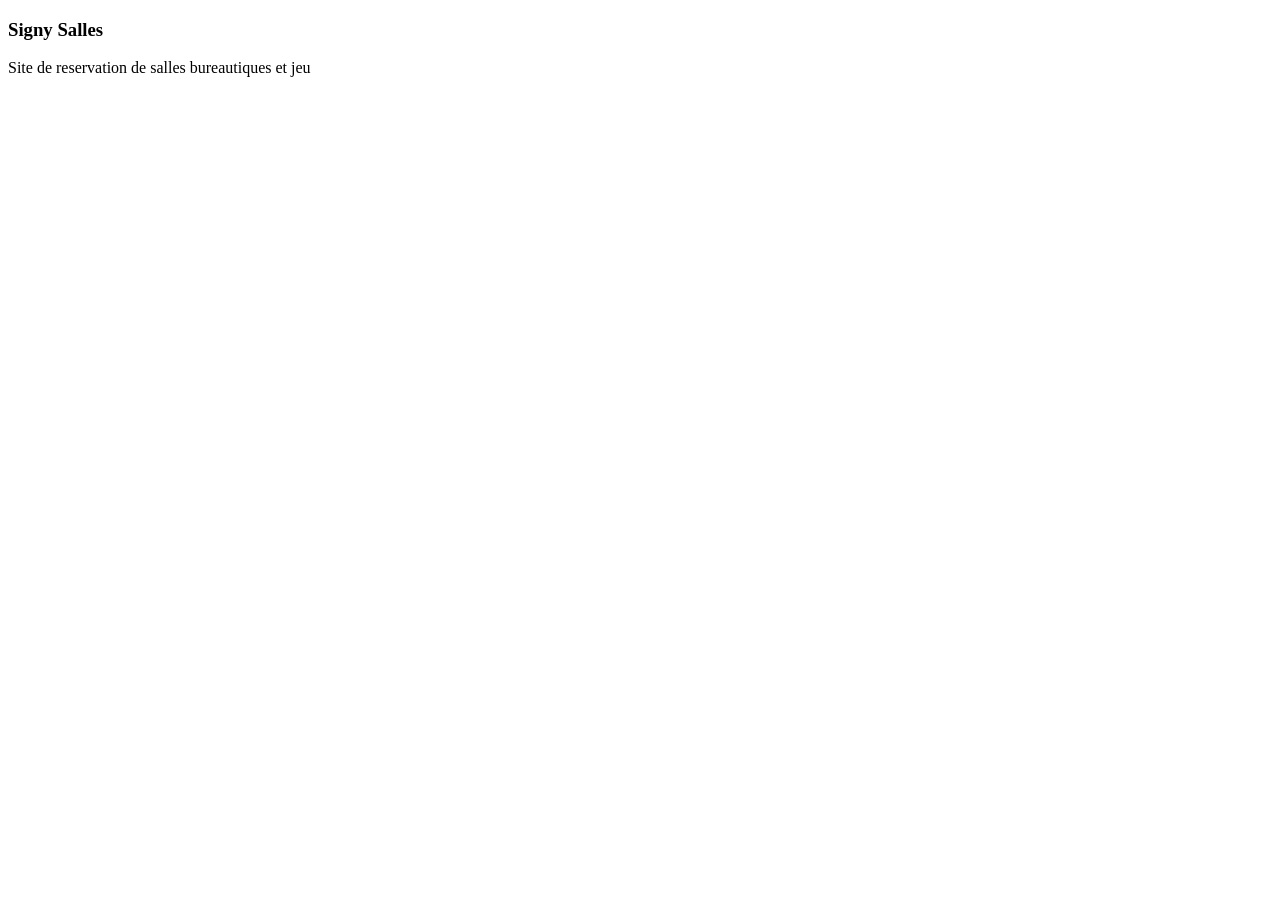
==== index.html @ 06874e87 "Ajout de l'index.html pour s'entrainer" ====
<!DOCTYPE html>
<html lang="en">
<head>
    <meta charset="UTF-8">
    <meta name="viewport" content="width=device-width, initial-scale=1.0">
    <title>Signy Salles</title>
</head>
<body>
    <header>
        <nav>
            <h3>Signy Salles</h3>
            <span>Site de reservation de salles bureautiques et jeu </span>
        </nav>
    </header>
    
</body>
</html>
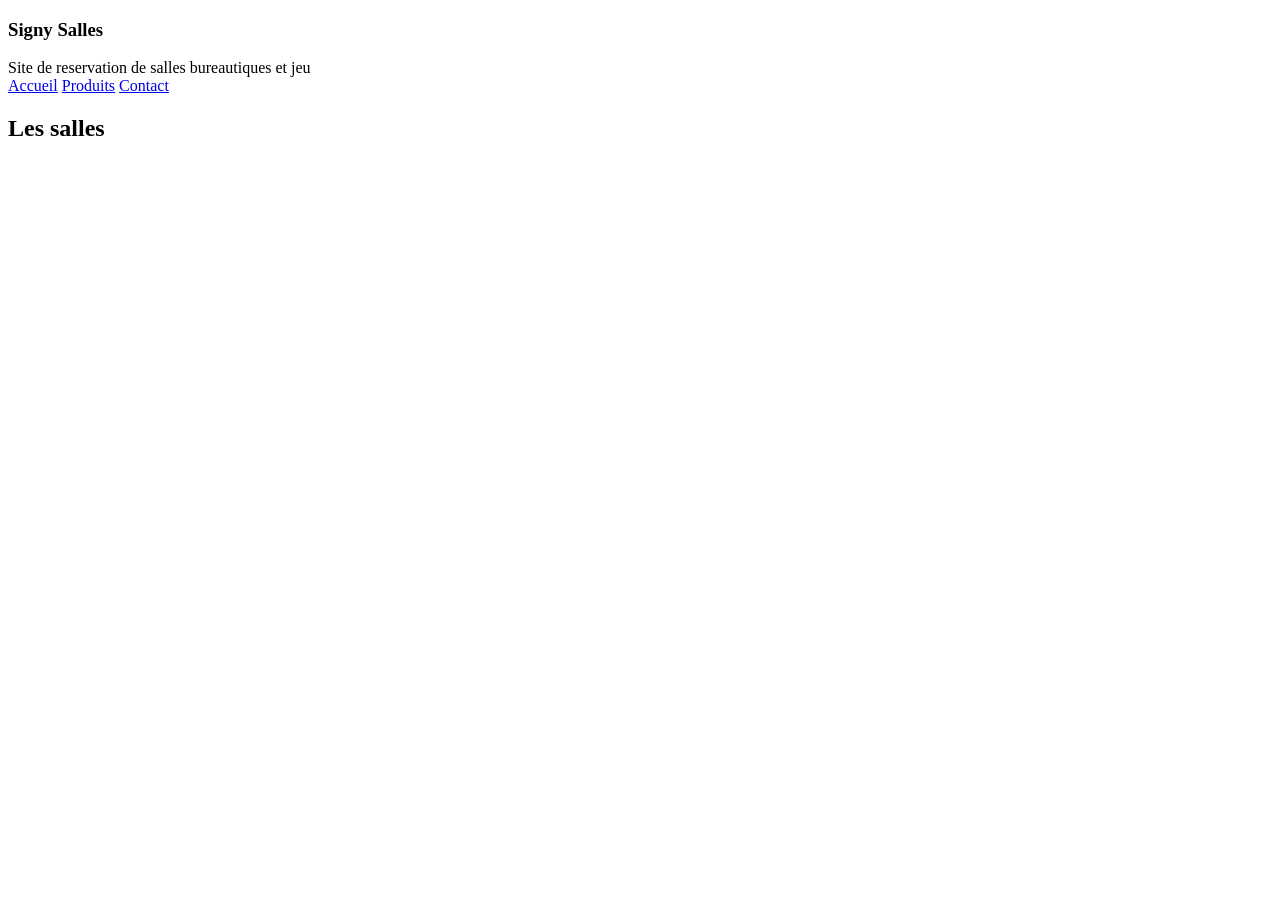
==== commit 1472dacb: "Ajout  d'un nouveau mode pour le css" ====
--- a/index.html
+++ b/index.html
@@ -4,14 +4,30 @@
     <meta charset="UTF-8">
     <meta name="viewport" content="width=device-width, initial-scale=1.0">
     <title>Signy Salles</title>
+    <link rel="stylesheet" href="style.css">
 </head>
 <body>
-    <header>
-        <nav>
-            <h3>Signy Salles</h3>
+    <header class ="header">
+        <div class="container">
+            <div class="logo_txt">
+                <h3>Signy Salles</h3>
             <span>Site de reservation de salles bureautiques et jeu </span>
+            </div>
+            
+            <nav class="nav-links">
+            <a href="#">Accueil</a>
+            <a href="#">Produits</a>
+            <a href="#">Contact</a>
         </nav>
+        </div>
     </header>
-    
+    <main>
+        <section>
+            <div class="container">
+                <h1>Les salles</h1>
+            </div>
+        </section>
+
+    </main>
 </body>
 </html>
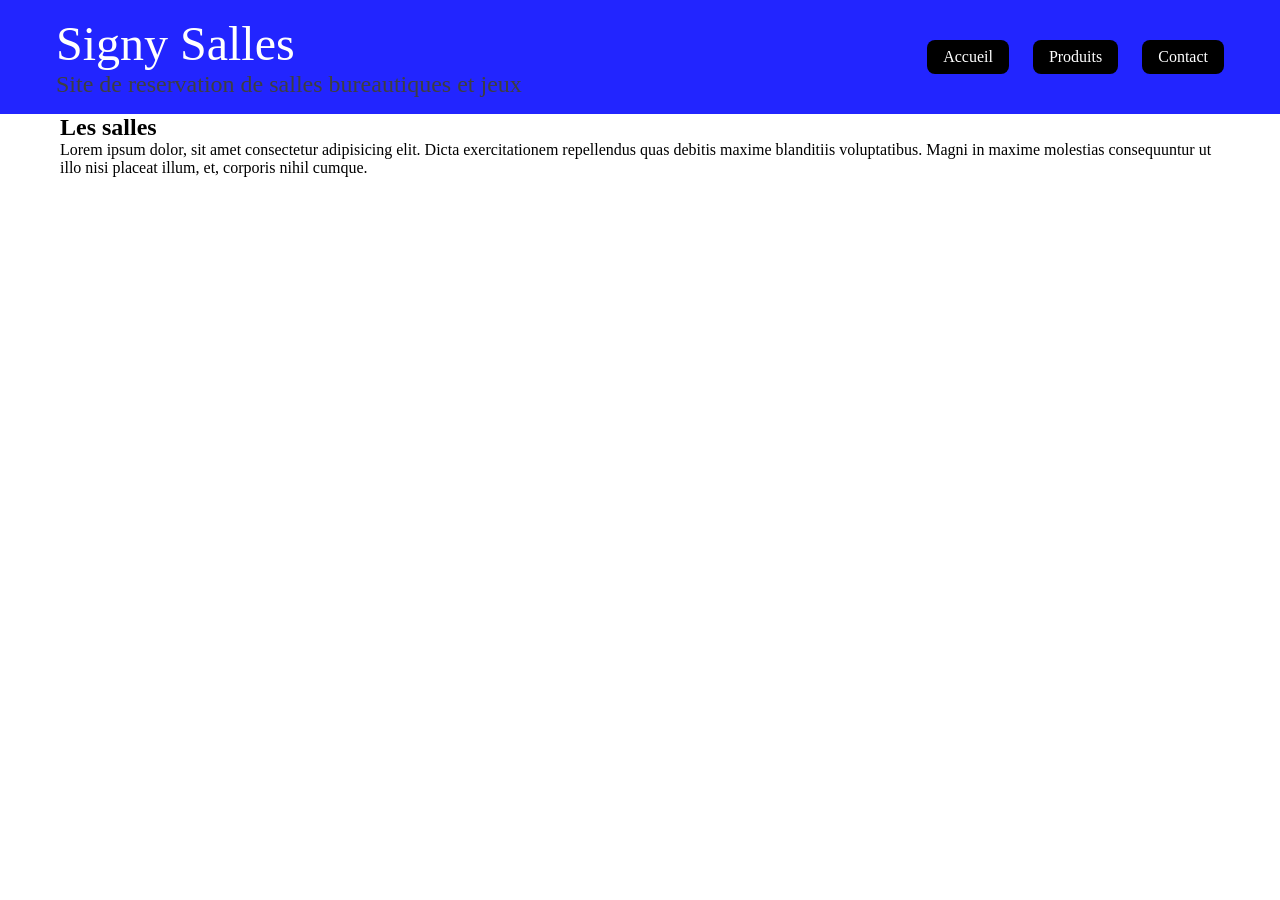
==== commit 30034865: "ajout de nouveau nom pour le style css" ====
--- a/index.html
+++ b/index.html
@@ -10,21 +10,22 @@
     <header class ="header">
         <div class="container">
             <div class="logo_txt">
-                <h3>Signy Salles</h3>
-            <span>Site de reservation de salles bureautiques et jeu </span>
+                <span class ="title">Signy Salles</span>
+                <span class="desc">Site de reservation de salles bureautiques et jeux </span>
             </div>
             
             <nav class="nav-links">
-            <a href="#">Accueil</a>
-            <a href="#">Produits</a>
-            <a href="#">Contact</a>
-        </nav>
+                <a href="#">Accueil</a>
+                <a href="#">Produits</a>
+                <a href="#">Contact</a>
+            </nav>
         </div>
     </header>
     <main>
         <section>
-            <div class="container">
+            <div class="container2">
                 <h1>Les salles</h1>
+                <p>Lorem ipsum dolor, sit amet consectetur adipisicing elit. Dicta exercitationem repellendus quas debitis maxime blanditiis voluptatibus. Magni in maxime molestias consequuntur ut illo nisi placeat illum, et, corporis nihil cumque.</p>
             </div>
         </section>
 
--- a/style.css
+++ b/style.css
@@ -0,0 +1,75 @@
+* {
+  box-sizing: border-box;
+  margin: 0; 
+  padding: 0;
+}
+
+.container {
+  max-width: 1200px;
+  margin: 0 auto; 
+  padding: 0 1rem;
+  gap: 0.5rem;
+}
+.container2 {
+  max-width: 1200px;
+  margin: 0 auto; 
+  padding: 0 20px;
+}
+.title
+{
+  
+  font-size: clamp(1.5rem , 5vw, 3rem)
+}
+.desc
+{
+  color: rgb(63, 63, 63);
+  font-size: clamp(1rem , 3vw, 1.5rem);
+}
+
+.header {
+  background: #2225ff;
+  color: white;
+  padding: 1rem 0; 
+}
+
+.header .container {
+  display: flex;
+  justify-content: space-between;
+  align-items: center; 
+  flex-wrap: wrap;
+}
+
+.logo_txt {
+  display: flex;
+  flex-direction: column;
+  
+}
+
+.nav-links {
+  display: flex;
+  gap: 1.5rem;
+}
+
+.nav-links a {
+  color: white;
+  text-decoration: none;
+  background-color: black;
+  height: fit-content;
+  width: fit-content;
+  padding: 0.5rem 1rem;
+  border-radius: 8px;
+
+  transition: all 1s ease-out;
+
+}
+
+.nav-links a:hover
+{
+  transform: translateY(-4px);
+}
+
+
+
+
+
+
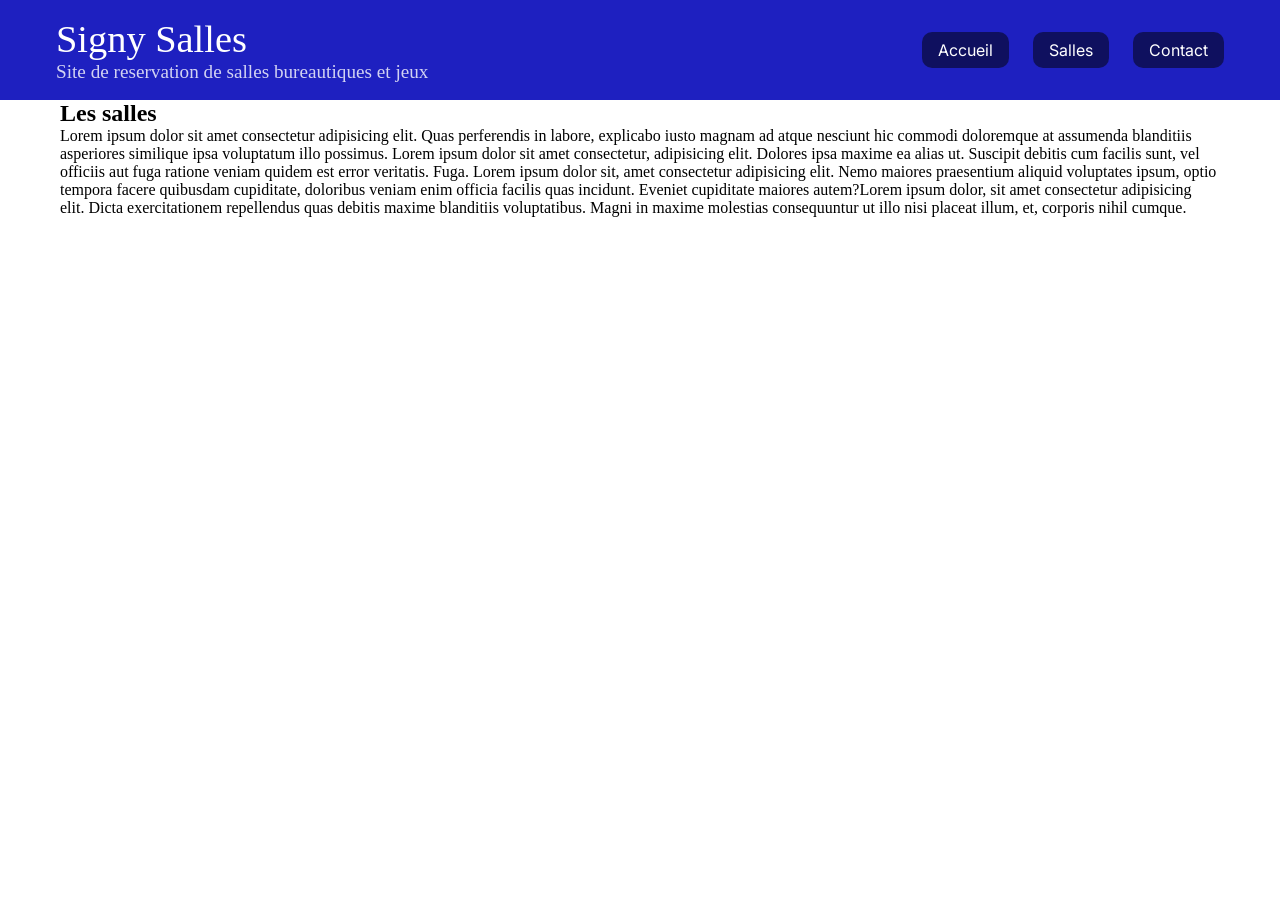
==== commit 5f428ec9: "Ajout d'un font" ====
--- a/index.html
+++ b/index.html
@@ -5,6 +5,7 @@
     <meta name="viewport" content="width=device-width, initial-scale=1.0">
     <title>Signy Salles</title>
     <link rel="stylesheet" href="style.css">
+    <link href="https://fonts.googleapis.com/css2?family=Inter:wght@400;600;700&display=swap" rel="stylesheet">
 </head>
 <body>
     <header class ="header">
@@ -16,7 +17,7 @@
             
             <nav class="nav-links">
                 <a href="#">Accueil</a>
-                <a href="#">Produits</a>
+                <a href="#">Salles</a>
                 <a href="#">Contact</a>
             </nav>
         </div>
@@ -25,7 +26,7 @@
         <section>
             <div class="container2">
                 <h1>Les salles</h1>
-                <p>Lorem ipsum dolor, sit amet consectetur adipisicing elit. Dicta exercitationem repellendus quas debitis maxime blanditiis voluptatibus. Magni in maxime molestias consequuntur ut illo nisi placeat illum, et, corporis nihil cumque.</p>
+                <p> Lorem ipsum dolor sit amet consectetur adipisicing elit. Quas perferendis in labore, explicabo iusto magnam ad atque nesciunt hic commodi doloremque at assumenda blanditiis asperiores similique ipsa voluptatum illo possimus. Lorem ipsum dolor sit amet consectetur, adipisicing elit. Dolores ipsa maxime ea alias ut. Suscipit debitis cum facilis sunt, vel officiis aut fuga ratione veniam quidem est error veritatis. Fuga. Lorem ipsum dolor sit, amet consectetur adipisicing elit. Nemo maiores praesentium aliquid voluptates ipsum, optio tempora facere quibusdam cupiditate, doloribus veniam enim officia facilis quas incidunt. Eveniet cupiditate maiores autem?Lorem ipsum dolor, sit amet consectetur adipisicing elit. Dicta exercitationem repellendus quas debitis maxime blanditiis voluptatibus. Magni in maxime molestias consequuntur ut illo nisi placeat illum, et, corporis nihil cumque.</p>
             </div>
         </section>
 
--- a/style.css
+++ b/style.css
@@ -17,19 +17,20 @@
 }
 .title
 {
-  
-  font-size: clamp(1.5rem , 5vw, 3rem)
+  font-size: clamp(1.5rem , 3vw, 3rem)
 }
 .desc
 {
-  color: rgb(63, 63, 63);
-  font-size: clamp(1rem , 3vw, 1.5rem);
+  color: rgb(255, 255, 255);
+  opacity: 0.8;
+  font-size: clamp(1rem , 1.5vw, 1.5rem);
 }
 
 .header {
-  background: #2225ff;
+  background: #1e20c0;
   color: white;
-  padding: 1rem 0; 
+  
+  padding: 1.05rem 0; 
 }
 
 .header .container {
@@ -46,30 +47,69 @@
 }
 
 .nav-links {
+  
   display: flex;
   gap: 1.5rem;
 }
 
 .nav-links a {
+  font-family: 'Inter', sans-serif;
   color: white;
   text-decoration: none;
-  background-color: black;
+  background-color: rgb(0 , 0, 0 , 0.5);
   height: fit-content;
   width: fit-content;
   padding: 0.5rem 1rem;
-  border-radius: 8px;
+  border-radius: 10px;
 
-  transition: all 1s ease-out;
+  transition: all 0.3s ease-out;
 
 }
 
 .nav-links a:hover
 {
   transform: translateY(-4px);
+  background-color: white;
+  color: black;
+}
+@media (max-width : 675px)
+{
+
+  .logo_txt
+  {
+    padding-bottom: 1rem;
+  }
+  .nav-links
+  {
+    background-color: rgb(255, 174, 0);
+    padding:3px;
+    display: flex;
+    width: 100%;
+    gap: 0.2rem;
+    border-radius: 5px;
+    border: 1px white solid;
+    backdrop-filter: blur(10px);
+
+  }
+  
+  .nav-links a{
+    transition: none;
+    width: 100%;
+    border-radius: 5px;
+   
+    background-color: white;
+    text-align: center;
+    color: black;
+
+  }
+
+  .nav-links a:hover
+  {
+    transform: translateY(0px);
+  }
 }
 
 
 
 
 
-
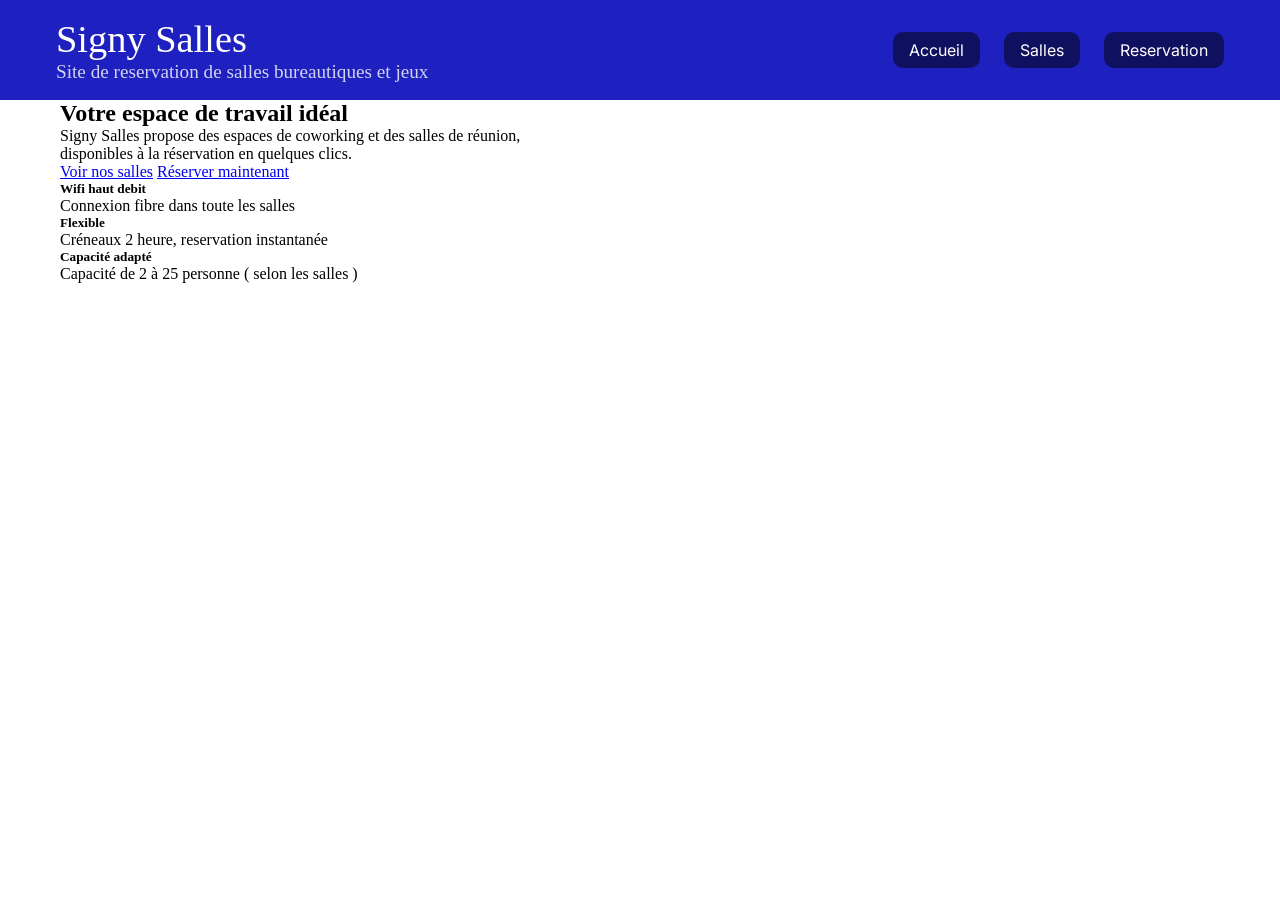
==== commit 324f8004: "Ajout de plusieur branche" ====
--- a/index.html
+++ b/index.html
@@ -11,22 +11,53 @@
     <header class ="header">
         <div class="container">
             <div class="logo_txt">
-                <span class ="title">Signy Salles</span>
+                <span class ="title">Signy <span class="blue">Salles</span></span>
                 <span class="desc">Site de reservation de salles bureautiques et jeux </span>
             </div>
             
             <nav class="nav-links">
                 <a href="#">Accueil</a>
                 <a href="#">Salles</a>
-                <a href="#">Contact</a>
+                <a href="#">Reservation</a>
             </nav>
         </div>
     </header>
     <main>
         <section>
             <div class="container2">
-                <h1>Les salles</h1>
-                <p> Lorem ipsum dolor sit amet consectetur adipisicing elit. Quas perferendis in labore, explicabo iusto magnam ad atque nesciunt hic commodi doloremque at assumenda blanditiis asperiores similique ipsa voluptatum illo possimus. Lorem ipsum dolor sit amet consectetur, adipisicing elit. Dolores ipsa maxime ea alias ut. Suscipit debitis cum facilis sunt, vel officiis aut fuga ratione veniam quidem est error veritatis. Fuga. Lorem ipsum dolor sit, amet consectetur adipisicing elit. Nemo maiores praesentium aliquid voluptates ipsum, optio tempora facere quibusdam cupiditate, doloribus veniam enim officia facilis quas incidunt. Eveniet cupiditate maiores autem?Lorem ipsum dolor, sit amet consectetur adipisicing elit. Dicta exercitationem repellendus quas debitis maxime blanditiis voluptatibus. Magni in maxime molestias consequuntur ut illo nisi placeat illum, et, corporis nihil cumque.</p>
+            
+                <divc class="father">
+                    <div class = "jesaispas">
+                        <h1>Votre espace de travail <span class="blue">idéal</span></h1>
+                        <p>Signy Salles propose des espaces de coworking et des salles de réunion,<br> disponibles à la réservation en quelques clics.</p>
+                        
+                        <div class = "voir_reserve">
+                            <a href="#">Voir nos salles</a>
+                            <a href="#">Réserver maintenant</a>
+                        </div>
+                    </div>
+
+                    <div class = "presentation">
+                        <div class="just">
+                            <h5>Wifi haut debit</h5>
+                            <p> Connexion fibre dans toute les salles</p>
+                        </div>
+                        <div class="just">
+                            <h5>Flexible</h5>
+                            <p> Créneaux 2 heure, reservation instantanée</p>
+                        </div>
+                        <div class="just">
+                            <h5>Capacité adapté</h5>
+                            <p>Capacité de 2 à 25 personne ( selon les salles )</p>
+                        </div>
+
+                    </div>
+                </div>
+
+            </div>
+
+            <div class="container3">
+
             </div>
         </section>
 
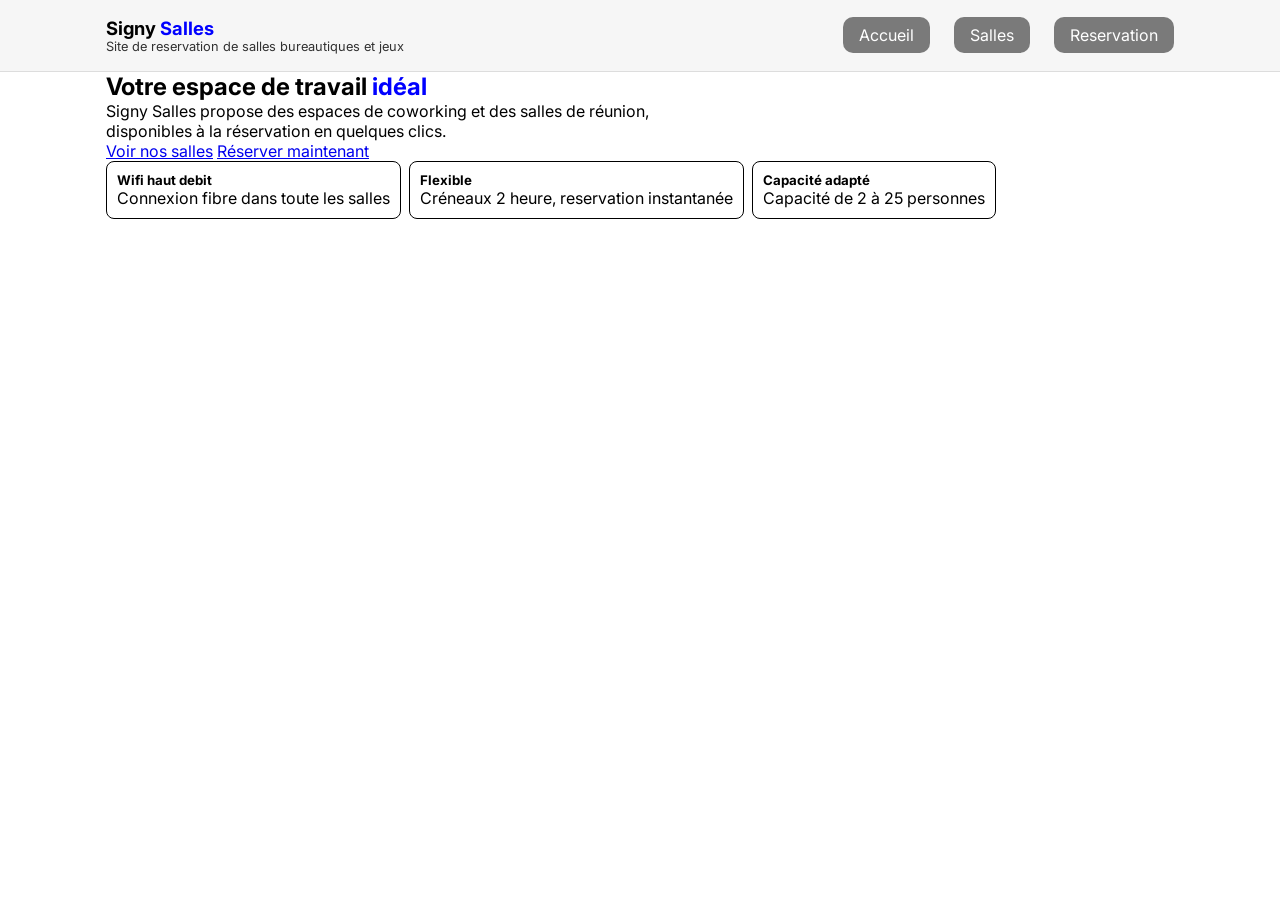
==== commit 243ac215: "Ajout de + de contenu" ====
--- a/index.html
+++ b/index.html
@@ -23,17 +23,18 @@
         </div>
     </header>
     <main>
-        <section>
+        <section class="hero_1">
             <div class="container2">
-            
-                <divc class="father">
-                    <div class = "jesaispas">
-                        <h1>Votre espace de travail <span class="blue">idéal</span></h1>
-                        <p>Signy Salles propose des espaces de coworking et des salles de réunion,<br> disponibles à la réservation en quelques clics.</p>
+                <div class="father">
+                    <div class = "jesaispas1">
+                        <div class ="titre_presentation">
+                            <h1>Votre espace de travail <span class="blue">idéal</span></h1>
+                            <p>Signy Salles propose des espaces de coworking et des salles de réunion,<br> disponibles à la réservation en quelques clics.</p>
+                        </div>
                         
                         <div class = "voir_reserve">
-                            <a href="#">Voir nos salles</a>
-                            <a href="#">Réserver maintenant</a>
+                            <a href="#" class="voir1">Voir nos salles</a>
+                            <a href="#" class="voir2">Réserver maintenant</a>
                         </div>
                     </div>
 
@@ -48,15 +49,11 @@
                         </div>
                         <div class="just">
                             <h5>Capacité adapté</h5>
-                            <p>Capacité de 2 à 25 personne ( selon les salles )</p>
+                            <p>Capacité de 2 à 25 personnes</p>
                         </div>
 
                     </div>
                 </div>
-
-            </div>
-
-            <div class="container3">
 
             </div>
         </section>
--- a/style.css
+++ b/style.css
@@ -2,34 +2,70 @@
   box-sizing: border-box;
   margin: 0; 
   padding: 0;
+  font-family: 'Inter', sans-serif;
 }
 
+
+
 .container {
-  max-width: 1200px;
+
+  max-width: 1100px;
   margin: 0 auto; 
   padding: 0 1rem;
   gap: 0.5rem;
+ 
 }
 .container2 {
-  max-width: 1200px;
+  max-width: 1100px;
   margin: 0 auto; 
-  padding: 0 20px;
+  padding: 0 1rem;
+  
 }
+
+.jesaispas
+{
+  background-color: aliceblue;
+}
+.father
+{
+  
+}
+
+.just
+{
+  border: 1px black solid;
+  padding: 10px;
+  border-radius: 8px;
+
+}
+
 .title
 {
-  font-size: clamp(1.5rem , 3vw, 3rem)
+  font-size: clamp(1.15rem , 1vw, 1.5rem);
+  font-weight: 700;
 }
 .desc
 {
-  color: rgb(255, 255, 255);
+  color: rgb(0, 0, 0);
   opacity: 0.8;
-  font-size: clamp(1rem , 1.5vw, 1.5rem);
+  font-size: small;
+  font-size: clamp(0.7rem , 1vw, 1rem);
+}
+
+.blue
+{
+  color: blue;
 }
 
 .header {
-  background: #1e20c0;
-  color: white;
   
+  border-bottom: 1px solid rgba(0,0,0,0.1);
+  color: rgb(0, 0, 0);
+  position: sticky;
+  top: 0;
+  z-index: 1000;
+  background: rgba(243, 243, 243, 0.7); 
+  backdrop-filter: blur(8px);
   padding: 1.05rem 0; 
 }
 
@@ -43,7 +79,14 @@
 .logo_txt {
   display: flex;
   flex-direction: column;
+  flex-wrap: wrap;
   
+}
+.presentation
+{
+  display: flex;
+  gap: 0.5rem;
+
 }
 
 .nav-links {
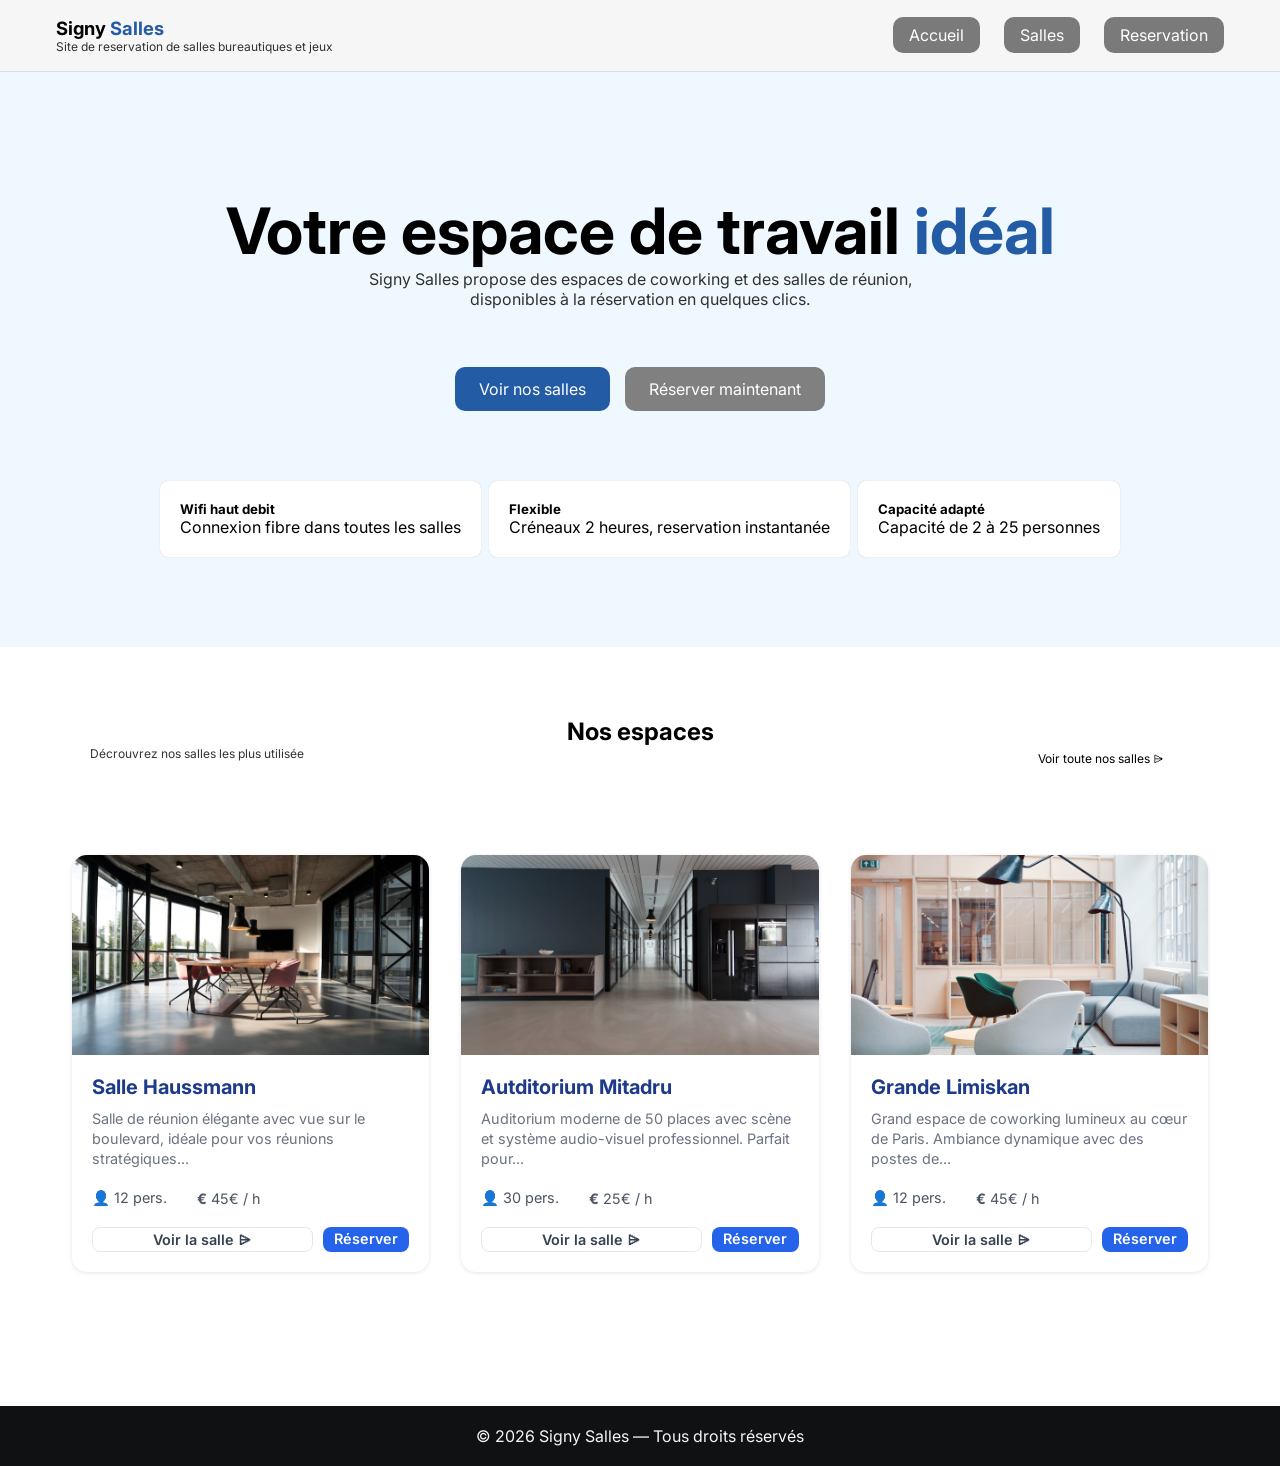
==== commit d549688f: "Finition de la page html pour le transformer en php et du style" ====
--- a/index.html
+++ b/index.html
@@ -41,11 +41,11 @@
                     <div class = "presentation">
                         <div class="just">
                             <h5>Wifi haut debit</h5>
-                            <p> Connexion fibre dans toute les salles</p>
+                            <p> Connexion fibre dans toutes les salles</p>
                         </div>
                         <div class="just">
                             <h5>Flexible</h5>
-                            <p> Créneaux 2 heure, reservation instantanée</p>
+                            <p> Créneaux 2 heures, reservation instantanée</p>
                         </div>
                         <div class="just">
                             <h5>Capacité adapté</h5>
@@ -57,7 +57,84 @@
 
             </div>
         </section>
+        <section class="hero_body">
+            <div class="container3">
+                <h1 style="text-align: center;">Nos espaces</h1>
+                <div class = "first_bar">
+                    <p class="desc">Décrouvrez nos salles les plus utilisée</p>
+                    <a href="#" class="jsp"> Voir toute nos salles ⩥ </a>                   
+                </div>
+                <div class="grid-grille">
+                    <div class="card">
+                        <div class="image-container">
+                            <img src="Img/Simple-image.jpg" alt="Salle Haussmann">
+                        </div>
 
+                        <div class="contenu">
+                            <h4>Salle Haussmann</h4>
+                            <p class="desc-texte">Salle de réunion élégante avec vue sur le boulevard, idéale pour vos réunions stratégiques...</p>
+                            
+                            <div class="infos-ligne">
+                                <p class="info-item">👤 12 pers.</p>
+                                <p class="info-prix"><strong>€</strong> 45€ / h</p>
+                            </div>
+
+                            <div class="actions">
+                                <a href="#" class="btn-voir">Voir la salle ⩥</a>
+                                <a href="#" class="btn-reserver">Réserver</a>
+                            </div>
+                        </div>
+                    </div>
+
+
+                    <div class="card">
+                        <div class="image-container">
+                            <img src="Img/Simple-Image2.jpg" alt="Photo de bureau">
+                        </div>
+
+                        <div class="contenu">
+                            <h4>Autditorium Mitadru</h4>
+                            <p class="desc-texte">Auditorium moderne de 50 places avec scène et système audio-visuel professionnel. Parfait pour...</p>
+                            
+                            <div class="infos-ligne">
+                                <p class="info-item">👤 30 pers.</p>
+                                <p class="info-prix"><strong>€</strong> 25€ / h</p>
+                            </div>
+
+                            <div class="actions">
+                                <a href="#" class="btn-voir">Voir la salle ⩥</a>
+                                <a href="#" class="btn-reserver">Réserver</a>
+                            </div>
+                        </div>
+                    </div>
+
+
+                    <div class="card">
+                        <div class="image-container">
+                            <img src="Img/Simple-Image3.jpg" alt="Salle Haussmann">
+                        </div>
+
+                        <div class="contenu">
+                            <h4>Grande  Limiskan</h4>
+                            <p class="desc-texte">Grand espace de coworking lumineux au cœur de Paris. Ambiance dynamique avec des postes de...</p>
+                            
+                            <div class="infos-ligne">
+                                <p class="info-item">👤 12 pers.</p>
+                                <p class="info-prix"><strong>€</strong> 45€ / h</p>
+                            </div>
+
+                            <div class="actions">
+                                <a href="#" class="btn-voir">Voir la salle ⩥</a>
+                                <a href="#" class="btn-reserver">Réserver</a>
+                            </div>
+                        </div>
+                    </div>
+                </div> 
+            </div>
+        </section>
     </main>
+    <footer>
+        <p class = "copyright "> © 2026 Signy Salles — Tous droits réservés</p>
+    </footer>
 </body>
 </html>
--- a/style.css
+++ b/style.css
@@ -1,158 +1,367 @@
+/* --- RESET & BASE --- */
 * {
   box-sizing: border-box;
-  margin: 0; 
+  margin: 0;
   padding: 0;
   font-family: 'Inter', sans-serif;
 }
 
-
-
+.blue {
+  color:hsl(214 ,65%  ,39%);
+}
+
+/* --- LAYOUT --- */
 .container {
-
-  max-width: 1100px;
-  margin: 0 auto; 
+  max-width: 1200px;
+  margin: 0 auto;
   padding: 0 1rem;
   gap: 0.5rem;
- 
-}
+}
+
 .container2 {
-  max-width: 1100px;
-  margin: 0 auto; 
-  padding: 0 1rem;
+  max-width: 1200px;
+  margin: 0 auto;
+  padding: 70px 0;
   
-}
-
-.jesaispas
-{
-  background-color: aliceblue;
-}
-.father
-{
-  
-}
-
-.just
-{
-  border: 1px black solid;
-  padding: 10px;
-  border-radius: 8px;
-
-}
-
-.title
-{
-  font-size: clamp(1.15rem , 1vw, 1.5rem);
-  font-weight: 700;
-}
-.desc
-{
-  color: rgb(0, 0, 0);
-  opacity: 0.8;
-  font-size: small;
-  font-size: clamp(0.7rem , 1vw, 1rem);
-}
-
-.blue
-{
-  color: blue;
-}
-
+  display: flex;
+  justify-content: center;
+}
+
+.container3
+{
+  max-width: 1200px;
+  margin: 0 auto;
+  padding: 70px 0;
+}
+
+/* --- HEADER --- */
 .header {
-  
-  border-bottom: 1px solid rgba(0,0,0,0.1);
-  color: rgb(0, 0, 0);
   position: sticky;
   top: 0;
   z-index: 1000;
-  background: rgba(243, 243, 243, 0.7); 
+  padding: 1.05rem 0;
+  background: rgba(243, 243, 243, 0.7);
   backdrop-filter: blur(8px);
-  padding: 1.05rem 0; 
+  border-bottom: 1px solid rgba(0, 0, 0, 0.1);
+  color: rgb(0, 0, 0);
 }
 
 .header .container {
   display: flex;
   justify-content: space-between;
-  align-items: center; 
+  align-items: center;
   flex-wrap: wrap;
 }
 
 .logo_txt {
   display: flex;
   flex-direction: column;
-  flex-wrap: wrap;
-  
-}
-.presentation
-{
-  display: flex;
-  gap: 0.5rem;
-
-}
-
+}
+
+.title {
+  font-size: clamp(1.15rem, 1.30vw, 1.5rem);
+  font-weight: 700;
+}
+
+.desc {
+  font-size: clamp(0.75rem, 0.90vw, 1rem);
+  color: rgb(0, 0, 0);
+  opacity: 0.8;
+}
+
+/* --- NAVIGATION --- */
 .nav-links {
-  
   display: flex;
   gap: 1.5rem;
 }
 
 .nav-links a {
-  font-family: 'Inter', sans-serif;
+  text-decoration: none;
   color: white;
-  text-decoration: none;
-  background-color: rgb(0 , 0, 0 , 0.5);
-  height: fit-content;
-  width: fit-content;
+  background-color: rgba(0, 0, 0, 0.5);
   padding: 0.5rem 1rem;
   border-radius: 10px;
-
   transition: all 0.3s ease-out;
-
-}
-
-.nav-links a:hover
-{
+}
+
+.nav-links a:hover {
   transform: translateY(-4px);
   background-color: white;
   color: black;
 }
-@media (max-width : 675px)
-{
-
-  .logo_txt
+
+/* --- HERO SECTION --- */
+.hero_1 {
+  background-color: aliceblue;
+}
+
+.father {
+  width: 100%;
+  display: flex;
+  flex-direction: column;
+  align-items: center;
+}
+
+.jesaispas1 {
+  width: 100%;
+  padding: 50px;
+  display: flex;
+  flex-direction: column;
+  align-items: center;
+  text-align: center;
+  gap: 3rem;
+}
+
+.titre_presentation h1 {
+  font-size: 4rem;
+}
+
+.titre_presentation p {
+  color: black;
+  opacity: 0.8;
+}
+
+/* --- BUTTONS --- */
+.voir_reserve {
+  display: flex;
+  gap: 15px;
+  margin-top: 10px;
+}
+
+.voir_reserve a {
+  display: inline-block;
+  text-decoration: none;
+  color: white;
+  padding: 12px 24px;
+  border-radius: 10px;
+  transition: all 0.3s ease-out;
+  white-space: nowrap;
+ 
+
+}
+.voir_reserve a:hover
+{
+  transform: translateY(-4px);
+}
+
+.voir1 {
+   background-color: hsl(214 ,65%  ,39%)
+ }
+.voir2 { 
+  background-color: gray; 
+}
+
+.voir2:hover 
+{
+  background-color: white;
+  color: black;
+}
+.voir1:hover
+{
+  background-color: rgb(77, 77, 250);
+}
+
+
+/* BODY HERO SECTION */
+.first_bar
+{
+  display: flex;
+  justify-content: space-between;
+  flex-wrap: wrap;
+  padding-left: 50px;
+  padding-right: 55px;
+  padding-bottom: 20px;
+}
+
+.grid-grille
+{
+  display: grid; 
+  grid-template-columns: repeat(auto-fit, minmax(280px, 1fr)); 
+  gap: 2rem; 
+  padding: 4rem 2rem; 
+  max-width: 1200px; 
+  margin: 0 auto; 
+}
+.jsp
+{
+  font-size: clamp(0.75rem, 0.90vw, 1rem);
+
+  text-decoration: none;
+  border-radius: 10px;
+  padding-left: 20px;
+  padding-right: 20px;
+  padding-bottom: 5px;
+  padding-top: 5px;
+
+  color: black;
+}
+
+
+.jsp:hover
+{
+  color: white;
+  background-color:hsl(214 ,65%  ,39%);
+}
+
+/* --- CARDS DES SALES ---*/
+
+
+/* La Carte */
+.card {
+    max-width: 380px;
+    background: white;
+    border-radius: 15px; 
+    overflow: hidden;
+    box-shadow: 0 1px 4px rgba(0, 0, 0, 0.1); 
+    font-family: sans-serif;
+    transition: all 100ms linear;
+}
+
+
+.image-container {
+    position: relative;
+    height: 200px;
+}
+
+.image-container img {
+    width: 100%;
+    height: 100%;
+    object-fit: cover; 
+}
+
+
+.contenu {
+    padding: 20px;
+}
+
+.contenu h4 {
+    margin: 0 0 10px 0;
+    color: #1e3a8a;
+    font-size: 1.25rem;
+}
+
+.desc-texte {
+    font-size: 0.9rem;
+    color: #6b7280;
+    line-height: 1.4;
+    margin-bottom: 20px;
+}
+
+
+.infos-ligne {
+    display: flex;
+    justify-content: flex-start;
+    gap: 30px; 
+    margin-bottom: 20px;
+    align-items: center;
+}
+
+.info-item, .info-prix {
+    margin: 0;
+    font-size: 0.9rem;
+    color: #4b5563;
+}
+
+
+.actions {
+    display: flex;
+    gap: 10px;
+}
+
+.actions a {
+    text-decoration: none;
+    padding: 3px 10px;
+    border-radius: 8px;
+    font-size: 0.9rem;
+    font-weight: 600;
+    text-align: center;
+    transition: 0.2s;
+}
+
+.btn-voir {
+    flex: 3;
+    border: 1px solid #e5e7eb;
+    color: #374151;
+    font-size: clamp(30rem,1.30vw,1rem);
+}
+
+.btn-reserver {
+    flex: 1;
+    background: #2563eb;
+    color: white;
+}
+.card:hover
+{
+  box-shadow: 0 10px 25px rgba(0, 0, 0, 0.1); 
+}
+
+.btn-reserver:hover {
+    background: #1d4ed8;
+}
+
+
+/* --- © COPYRIGHT---*/
+
+.copyright
+{
+  background-color: #0f1113;
+  color: whitesmoke;
+  padding: 20px;
+  text-align: center;
+}
+
+/* --- CARDS (PRESENTATION) --- */
+.presentation {
+  display: flex;
+  gap: 0.5rem;
+  justify-content: center;
+  padding: 20px;
+}
+
+.just {
+  background-color: rgb(255, 255, 255);
+  padding: 20px;
+  border-radius: 8px;
+  box-shadow: 0px 0px 1px rgb(182, 182, 182);
+  transition: all 0.2s ease-in-out;
+}
+
+.just:hover{
+  transform: translateY(-4px);
+}
+
+/* --- RESPONSIVE --- */
+@media (max-width: 675px) {
+  .nav-links {
+    width: 100%;
+    
+  }
+
+  .nav-links a {
+    width: 100%;
+    background-color: white;
+    color: black;
+    text-align: center;
+    transition: none;
+    box-shadow: 0px 0px 2px rgb(58, 57, 57);
+  }
+
+  .nav-links a:hover {
+    transform: translateY(0px);
+  }
+
+  .logo_txt {
+    padding-bottom: 1rem;
+  }
+
+  .voir_reserve, .presentation {
+    flex-direction: column;
+  }
+
+  .grid-grille
   {
-    padding-bottom: 1rem;
-  }
-  .nav-links
-  {
-    background-color: rgb(255, 174, 0);
-    padding:3px;
-    display: flex;
-    width: 100%;
-    gap: 0.2rem;
-    border-radius: 5px;
-    border: 1px white solid;
-    backdrop-filter: blur(10px);
-
+    display: grid;
+    grid-template-columns:max-content
   }
   
-  .nav-links a{
-    transition: none;
-    width: 100%;
-    border-radius: 5px;
-   
-    background-color: white;
-    text-align: center;
-    color: black;
-
-  }
-
-  .nav-links a:hover
-  {
-    transform: translateY(0px);
-  }
-}
-
-
-
-
-
+}
